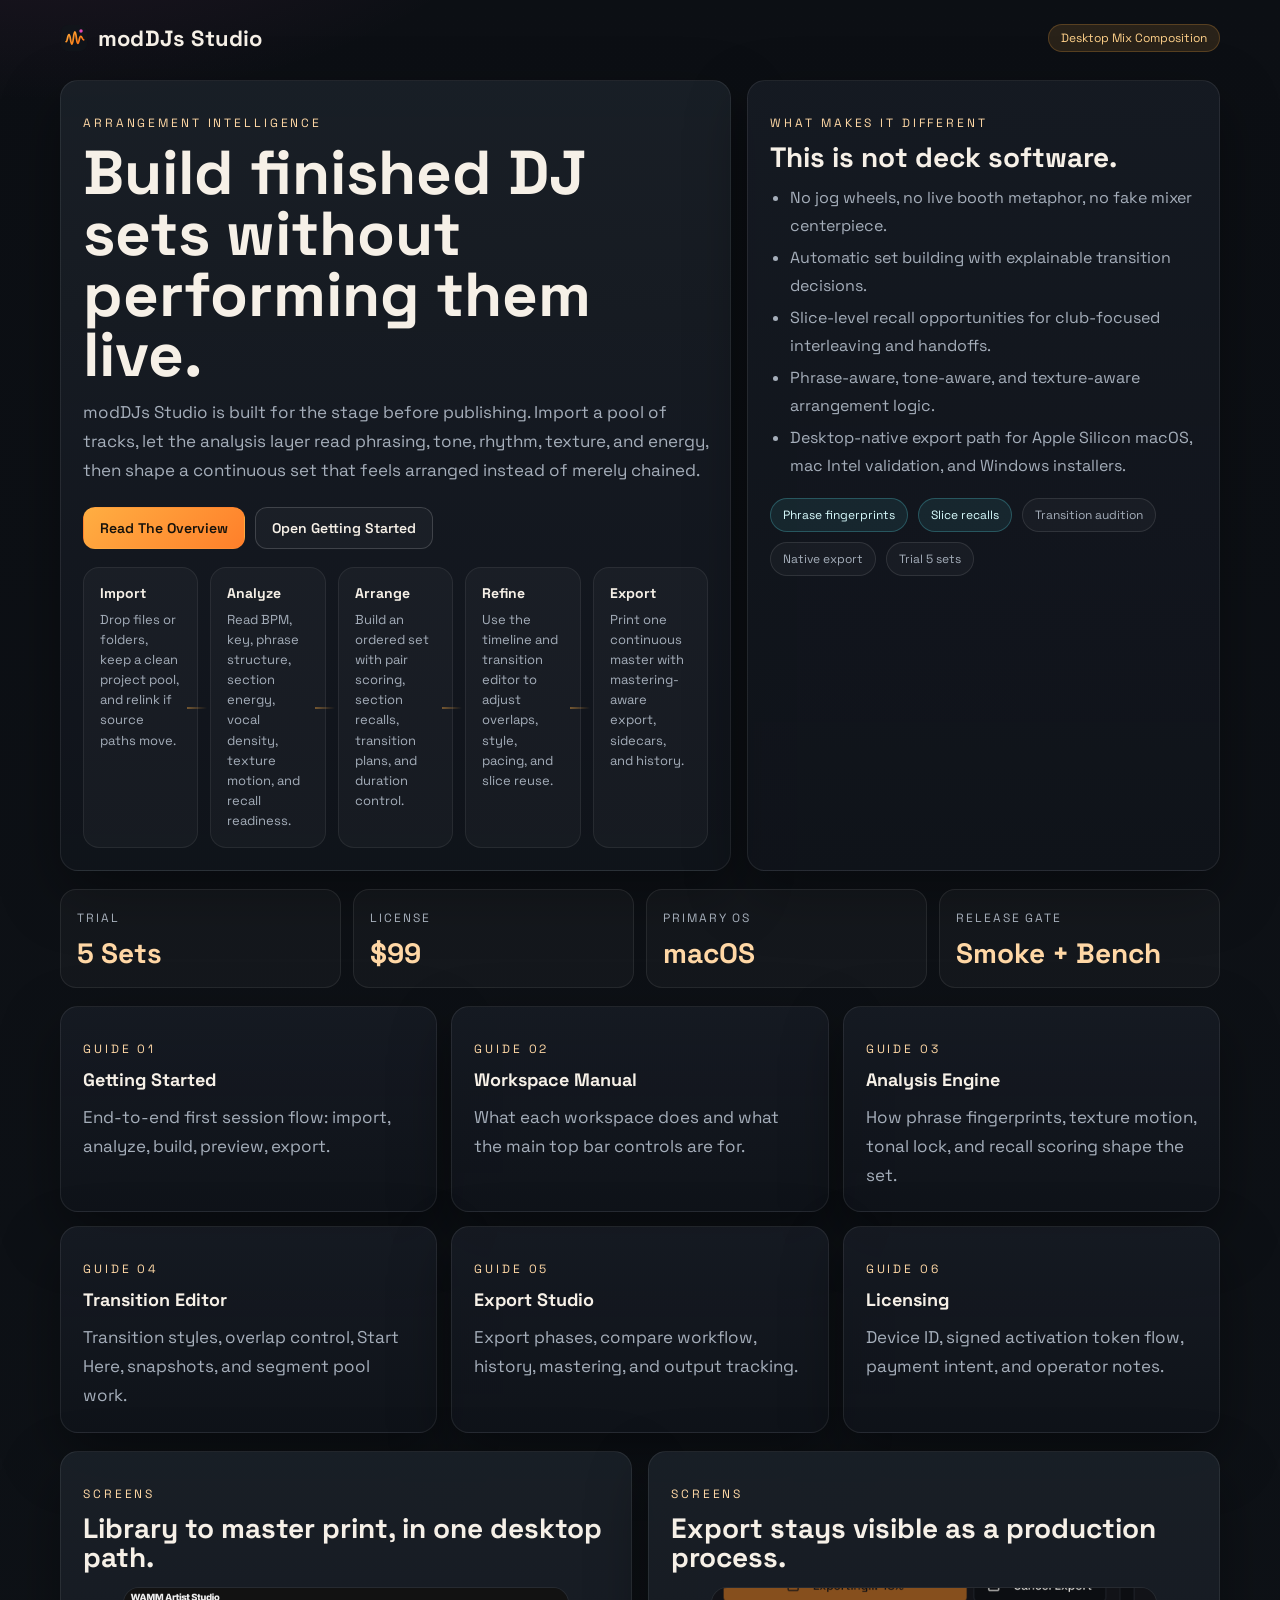
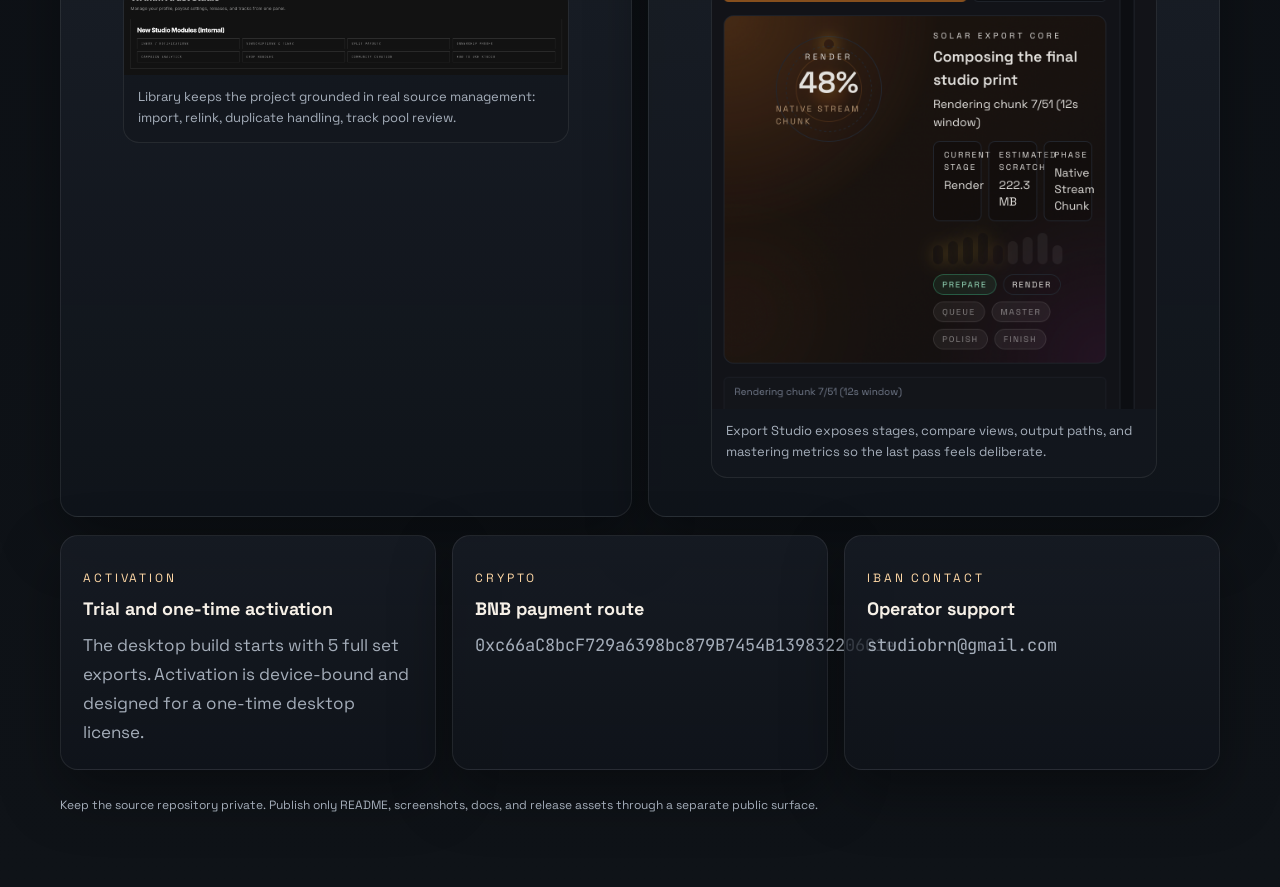
==== docs/index.html @ 57a72c60 "Publish docs-only public surface" ====
<!doctype html>
<html lang="en">
  <head>
    <meta charset="UTF-8" />
    <meta name="viewport" content="width=device-width, initial-scale=1.0" />
    <title>modDJs Studio | Desktop Mix Composition</title>
    <meta
      name="description"
      content="modDJs Studio is a desktop-first DJ mix composition tool for building continuous sets from imported audio files."
    />
    <link rel="preconnect" href="https://fonts.googleapis.com" />
    <link rel="preconnect" href="https://fonts.gstatic.com" crossorigin />
    <link
      href="https://fonts.googleapis.com/css2?family=JetBrains+Mono:wght@400;600&family=Space+Grotesk:wght@400;500;700&display=swap"
      rel="stylesheet"
    />
    <link rel="stylesheet" href="./styles.css" />
  </head>
  <body>
    <main class="page-shell">
      <header class="topbar">
        <div class="brand">
          <img class="brand-mark" src="./moddjs-mark.svg" alt="modDJs" />
          <span>modDJs Studio</span>
        </div>
        <span class="badge">Desktop Mix Composition</span>
      </header>

      <section class="hero-grid">
        <article class="panel">
          <p class="kicker">Arrangement Intelligence</p>
          <h1>Build finished DJ sets without performing them live.</h1>
          <p class="lead">
            modDJs Studio is built for the stage before publishing. Import a pool of tracks, let the analysis layer read
            phrasing, tone, rhythm, texture, and energy, then shape a continuous set that feels arranged instead of merely chained.
          </p>
          <div class="cta-row">
            <a class="btn primary" href="../README.md">Read The Overview</a>
            <a class="btn ghost" href="./getting-started.html">Open Getting Started</a>
          </div>
          <div class="section flow">
            <div class="flow-step">
              <strong>Import</strong>
              <span>Drop files or folders, keep a clean project pool, and relink if source paths move.</span>
            </div>
            <div class="flow-step">
              <strong>Analyze</strong>
              <span>Read BPM, key, phrase structure, section energy, vocal density, texture motion, and recall readiness.</span>
            </div>
            <div class="flow-step">
              <strong>Arrange</strong>
              <span>Build an ordered set with pair scoring, section recalls, transition plans, and duration control.</span>
            </div>
            <div class="flow-step">
              <strong>Refine</strong>
              <span>Use the timeline and transition editor to adjust overlaps, style, pacing, and slice reuse.</span>
            </div>
            <div class="flow-step">
              <strong>Export</strong>
              <span>Print one continuous master with mastering-aware export, sidecars, and history.</span>
            </div>
          </div>
        </article>

        <aside class="panel soft">
          <p class="kicker">What makes it different</p>
          <h2>This is not deck software.</h2>
          <ul class="list">
            <li>No jog wheels, no live booth metaphor, no fake mixer centerpiece.</li>
            <li>Automatic set building with explainable transition decisions.</li>
            <li>Slice-level recall opportunities for club-focused interleaving and handoffs.</li>
            <li>Phrase-aware, tone-aware, and texture-aware arrangement logic.</li>
            <li>Desktop-native export path for Apple Silicon macOS, mac Intel validation, and Windows installers.</li>
          </ul>
          <div class="section chip-row">
            <span class="chip active">Phrase fingerprints</span>
            <span class="chip active">Slice recalls</span>
            <span class="chip">Transition audition</span>
            <span class="chip">Native export</span>
            <span class="chip">Trial 5 sets</span>
          </div>
        </aside>
      </section>

      <section class="section metric-grid">
        <article class="metric">
          <span class="label">Trial</span>
          <span class="value">5 Sets</span>
        </article>
        <article class="metric">
          <span class="label">License</span>
          <span class="value">$99</span>
        </article>
        <article class="metric">
          <span class="label">Primary OS</span>
          <span class="value">macOS</span>
        </article>
        <article class="metric">
          <span class="label">Release Gate</span>
          <span class="value">Smoke + Bench</span>
        </article>
      </section>

      <section class="section manual-links">
        <a class="manual-link" href="./getting-started.html">
          <article class="panel soft">
            <p class="kicker">Guide 01</p>
            <h3>Getting Started</h3>
            <p class="lead">End-to-end first session flow: import, analyze, build, preview, export.</p>
          </article>
        </a>
        <a class="manual-link" href="./workspaces.html">
          <article class="panel soft">
            <p class="kicker">Guide 02</p>
            <h3>Workspace Manual</h3>
            <p class="lead">What each workspace does and what the main top bar controls are for.</p>
          </article>
        </a>
        <a class="manual-link" href="./analysis-manual.html">
          <article class="panel soft">
            <p class="kicker">Guide 03</p>
            <h3>Analysis Engine</h3>
            <p class="lead">How phrase fingerprints, texture motion, tonal lock, and recall scoring shape the set.</p>
          </article>
        </a>
        <a class="manual-link" href="./transition-editor-manual.html">
          <article class="panel soft">
            <p class="kicker">Guide 04</p>
            <h3>Transition Editor</h3>
            <p class="lead">Transition styles, overlap control, Start Here, snapshots, and segment pool work.</p>
          </article>
        </a>
        <a class="manual-link" href="./export-studio-manual.html">
          <article class="panel soft">
            <p class="kicker">Guide 05</p>
            <h3>Export Studio</h3>
            <p class="lead">Export phases, compare workflow, history, mastering, and output tracking.</p>
          </article>
        </a>
        <a class="manual-link" href="./licensing.html">
          <article class="panel soft">
            <p class="kicker">Guide 06</p>
            <h3>Licensing</h3>
            <p class="lead">Device ID, signed activation token flow, payment intent, and operator notes.</p>
          </article>
        </a>
      </section>

      <section class="section two-up">
        <article class="panel">
          <p class="kicker">Screens</p>
          <h2>Library to master print, in one desktop path.</h2>
          <figure class="shot">
            <img src="../screenshots/library-workspace.png" alt="Library workspace" />
            <figcaption>
              Library keeps the project grounded in real source management: import, relink, duplicate handling, track pool review.
            </figcaption>
          </figure>
        </article>
        <article class="panel">
          <p class="kicker">Screens</p>
          <h2>Export stays visible as a production process.</h2>
          <figure class="shot">
            <img src="../screenshots/export-studio-progress.png" alt="Export Studio progress" />
            <figcaption>
              Export Studio exposes stages, compare views, output paths, and mastering metrics so the last pass feels deliberate.
            </figcaption>
          </figure>
        </article>
      </section>

      <section class="section three-up">
        <article class="panel soft">
          <p class="kicker">Activation</p>
          <h3>Trial and one-time activation</h3>
          <p class="lead">The desktop build starts with 5 full set exports. Activation is device-bound and designed for a one-time desktop license.</p>
        </article>
        <article class="panel soft">
          <p class="kicker">Crypto</p>
          <h3>BNB payment route</h3>
          <p class="lead mono">0xc66aC8bcF729a6398bc879B7454B13983220601e</p>
        </article>
        <article class="panel soft">
          <p class="kicker">IBAN contact</p>
          <h3>Operator support</h3>
          <p class="lead mono">studiobrn@gmail.com</p>
        </article>
      </section>

      <footer class="footer">
        Keep the source repository private. Publish only README, screenshots, docs, and release assets through a separate public surface.
      </footer>
    </main>
  </body>
</html>
---- docs/styles.css ----
:root {
  --obsidian: #0d1015;
  --graphite: #141920;
  --panel: rgba(22, 27, 34, 0.88);
  --panel-soft: rgba(19, 23, 30, 0.74);
  --border: rgba(255, 255, 255, 0.08);
  --border-strong: rgba(255, 174, 66, 0.22);
  --amber: #ffae42;
  --burnt: #ff7f2a;
  --magenta: #eb5fc7;
  --cyan: #54d4df;
  --text: #f6f0e7;
  --muted: #a5aeba;
  --success: #6ed6a7;
  --shadow: 0 22px 60px rgba(0, 0, 0, 0.36);
}

* {
  box-sizing: border-box;
}

html {
  scroll-behavior: smooth;
}

body {
  margin: 0;
  min-height: 100vh;
  color: var(--text);
  font-family: 'Space Grotesk', 'Segoe UI', sans-serif;
  background:
    radial-gradient(1100px 520px at 92% -12%, rgba(255, 127, 42, 0.18), transparent 55%),
    radial-gradient(900px 520px at 4% -8%, rgba(235, 95, 199, 0.12), transparent 58%),
    linear-gradient(180deg, #0c0f14 0%, #0f1318 100%);
}

a {
  color: inherit;
}

.page-shell {
  max-width: 1200px;
  margin: 0 auto;
  padding: 24px 20px 72px;
}

.topbar {
  display: flex;
  justify-content: space-between;
  align-items: center;
  gap: 16px;
  margin-bottom: 28px;
}

.brand {
  display: inline-flex;
  align-items: center;
  gap: 10px;
  font-size: 22px;
  font-weight: 700;
  letter-spacing: 0.2px;
}

.brand-mark {
  width: 28px;
  height: 28px;
}

.badge {
  border: 1px solid var(--border-strong);
  color: #ffd18a;
  background: rgba(255, 174, 66, 0.12);
  border-radius: 999px;
  padding: 7px 12px;
  font-size: 12px;
  line-height: 1;
}

.hero-grid,
.two-up,
.three-up {
  display: grid;
  gap: 16px;
}

.hero-grid {
  grid-template-columns: 1.35fr 0.95fr;
}

.two-up {
  grid-template-columns: repeat(2, minmax(0, 1fr));
}

.three-up {
  grid-template-columns: repeat(3, minmax(0, 1fr));
}

.panel {
  background: linear-gradient(180deg, rgba(26, 32, 40, 0.92), rgba(16, 20, 27, 0.88));
  border: 1px solid var(--border);
  border-radius: 18px;
  box-shadow: var(--shadow);
  padding: 22px;
}

.panel.soft {
  background: linear-gradient(180deg, rgba(24, 29, 38, 0.78), rgba(16, 20, 27, 0.75));
}

.section {
  margin-top: 18px;
}

h1,
h2,
h3 {
  margin: 0 0 12px;
}

h1 {
  font-size: clamp(34px, 5vw, 62px);
  line-height: 0.98;
}

h2 {
  font-size: 28px;
  line-height: 1.05;
}

h3 {
  font-size: 18px;
  line-height: 1.2;
}

.lead {
  color: var(--muted);
  font-size: 17px;
  line-height: 1.7;
  margin: 0;
}

.muted {
  color: var(--muted);
}

.kicker {
  text-transform: uppercase;
  letter-spacing: 0.24em;
  font-size: 12px;
  color: #ffd8a5;
  margin-bottom: 12px;
}

.cta-row,
.nav-row,
.chip-row {
  display: flex;
  flex-wrap: wrap;
  gap: 10px;
}

.cta-row {
  margin-top: 22px;
}

.btn {
  display: inline-flex;
  align-items: center;
  justify-content: center;
  gap: 8px;
  text-decoration: none;
  padding: 11px 16px;
  border-radius: 12px;
  font-weight: 600;
  font-size: 14px;
  border: 1px solid transparent;
}

.btn.primary {
  background: linear-gradient(135deg, var(--amber), var(--burnt));
  color: #16120b;
}

.btn.ghost {
  border-color: rgba(255, 255, 255, 0.16);
  background: rgba(255, 255, 255, 0.03);
  color: var(--text);
}

.chip {
  display: inline-flex;
  align-items: center;
  gap: 6px;
  border-radius: 999px;
  border: 1px solid rgba(255, 255, 255, 0.1);
  padding: 8px 12px;
  background: rgba(255, 255, 255, 0.03);
  font-size: 12px;
  color: var(--muted);
}

.chip.active {
  border-color: rgba(84, 212, 223, 0.28);
  color: #d9fdff;
  background: rgba(84, 212, 223, 0.09);
}

.list,
.ordered {
  margin: 0;
  padding-left: 20px;
  color: var(--muted);
  line-height: 1.75;
}

.ordered li,
.list li {
  margin: 4px 0;
}

.metric-grid {
  display: grid;
  grid-template-columns: repeat(4, minmax(0, 1fr));
  gap: 12px;
}

.metric {
  border-radius: 16px;
  border: 1px solid rgba(255, 255, 255, 0.08);
  background: rgba(255, 255, 255, 0.03);
  padding: 16px;
}

.metric .label {
  color: var(--muted);
  font-size: 12px;
  text-transform: uppercase;
  letter-spacing: 0.16em;
}

.metric .value {
  display: block;
  margin-top: 8px;
  font-size: 28px;
  font-weight: 700;
  color: #ffd7a5;
}

.shot {
  margin-top: 14px;
  overflow: hidden;
  border-radius: 16px;
  border: 1px solid var(--border);
  background: var(--panel-soft);
}

.shot img {
  display: block;
  width: 100%;
  height: auto;
}

.shot figcaption {
  padding: 12px 14px 14px;
  font-size: 13px;
  color: var(--muted);
  line-height: 1.6;
}

.flow {
  display: grid;
  grid-template-columns: repeat(5, minmax(0, 1fr));
  gap: 12px;
}

.flow-step {
  position: relative;
  border-radius: 16px;
  padding: 16px;
  background: rgba(255, 255, 255, 0.03);
  border: 1px solid rgba(255, 255, 255, 0.07);
}

.flow-step::after {
  content: '';
  position: absolute;
  top: 50%;
  right: -10px;
  width: 20px;
  height: 2px;
  background: linear-gradient(90deg, rgba(255, 174, 66, 0.4), rgba(255, 174, 66, 0));
}

.flow-step:last-child::after {
  display: none;
}

.flow-step strong {
  display: block;
  margin-bottom: 8px;
  font-size: 14px;
}

.flow-step span {
  display: block;
  color: var(--muted);
  font-size: 13px;
  line-height: 1.55;
}

.table-wrap {
  overflow: auto;
  border-radius: 14px;
  border: 1px solid rgba(255, 255, 255, 0.08);
}

table {
  width: 100%;
  border-collapse: collapse;
  min-width: 760px;
  background: rgba(255, 255, 255, 0.02);
}

th,
td {
  padding: 12px 14px;
  text-align: left;
  vertical-align: top;
  border-bottom: 1px solid rgba(255, 255, 255, 0.06);
  font-size: 13px;
  line-height: 1.55;
}

th {
  color: #ffe1b7;
  font-size: 12px;
  text-transform: uppercase;
  letter-spacing: 0.14em;
}

.note {
  border-left: 3px solid rgba(84, 212, 223, 0.5);
  padding-left: 14px;
  color: var(--muted);
}

.footer {
  margin-top: 26px;
  color: var(--muted);
  font-size: 12px;
  line-height: 1.6;
}

.manual-links {
  display: grid;
  grid-template-columns: repeat(3, minmax(0, 1fr));
  gap: 14px;
}

.manual-link {
  display: block;
  text-decoration: none;
  color: inherit;
}

.manual-link .panel {
  height: 100%;
}

.mono {
  font-family: 'JetBrains Mono', 'SFMono-Regular', Menlo, monospace;
}

@media (max-width: 1024px) {
  .hero-grid,
  .two-up,
  .three-up,
  .metric-grid,
  .manual-links,
  .flow {
    grid-template-columns: 1fr;
  }

  .flow-step::after {
    display: none;
  }
}
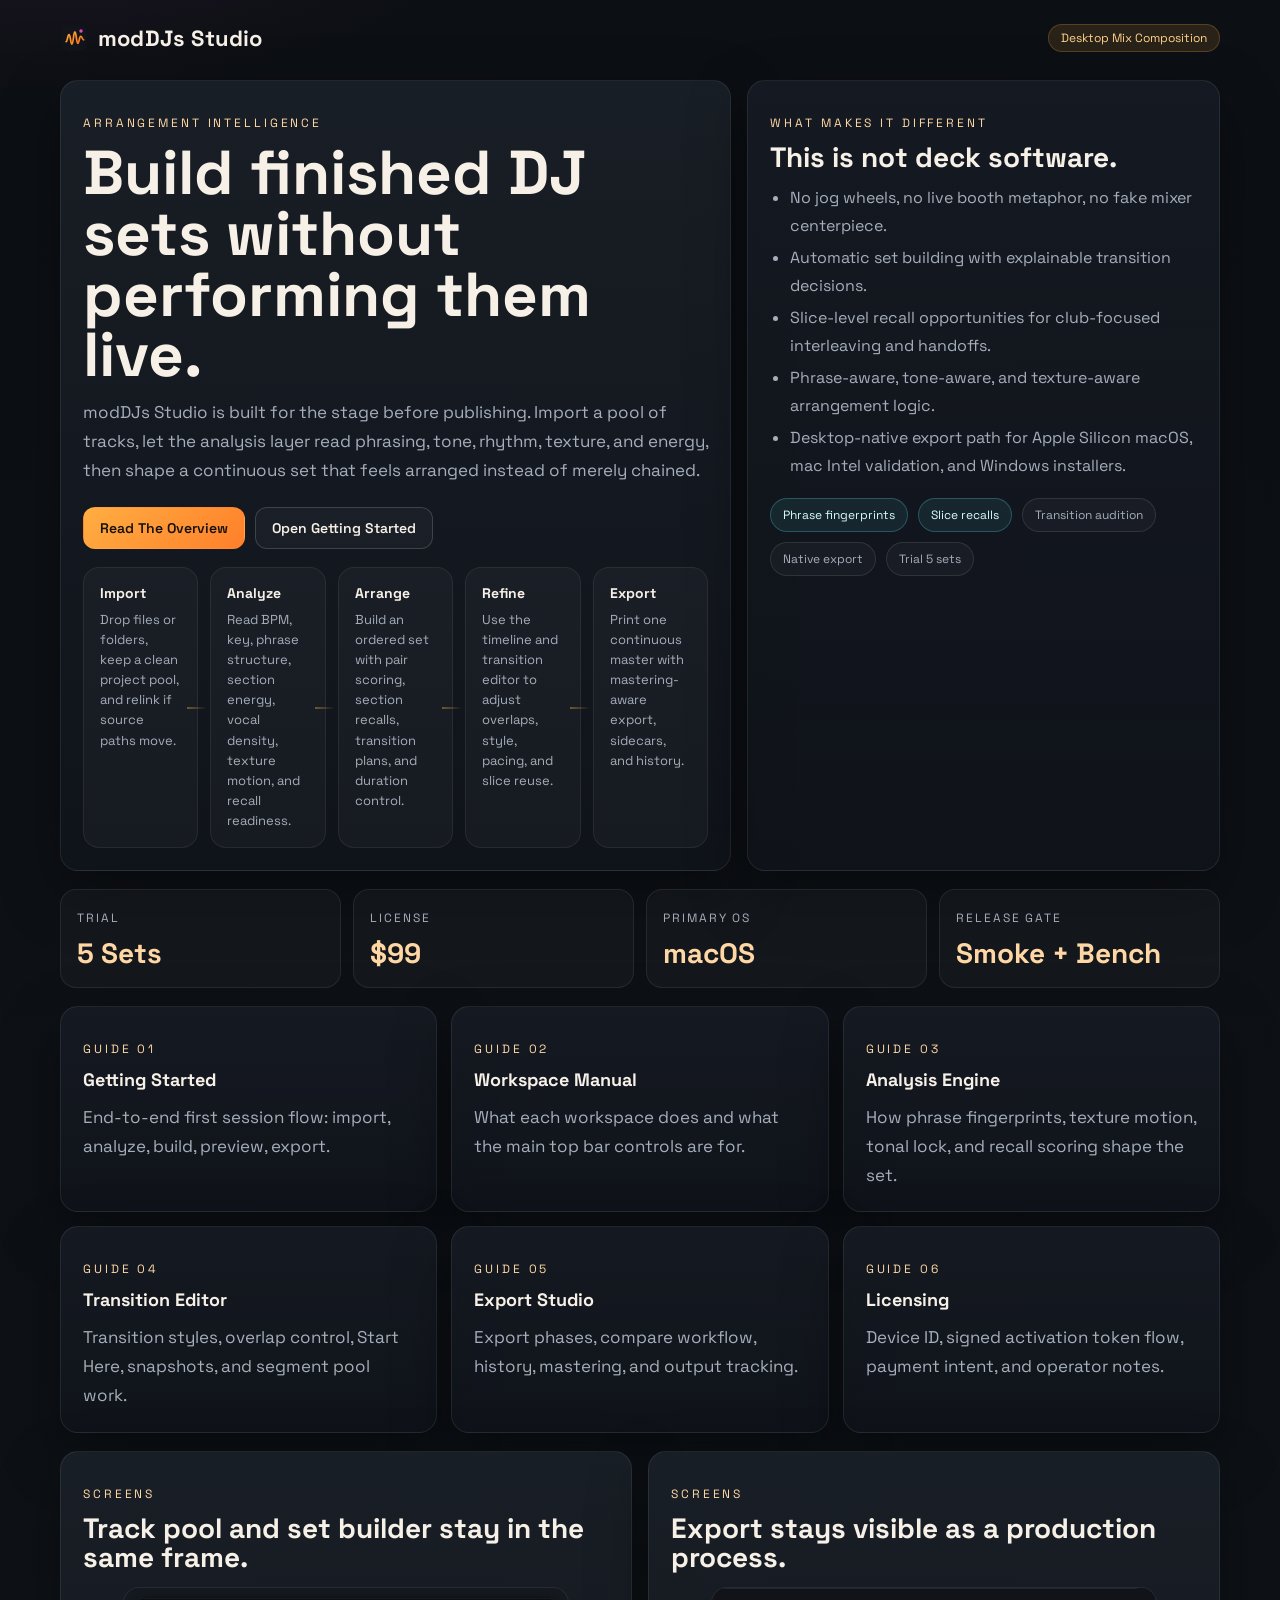
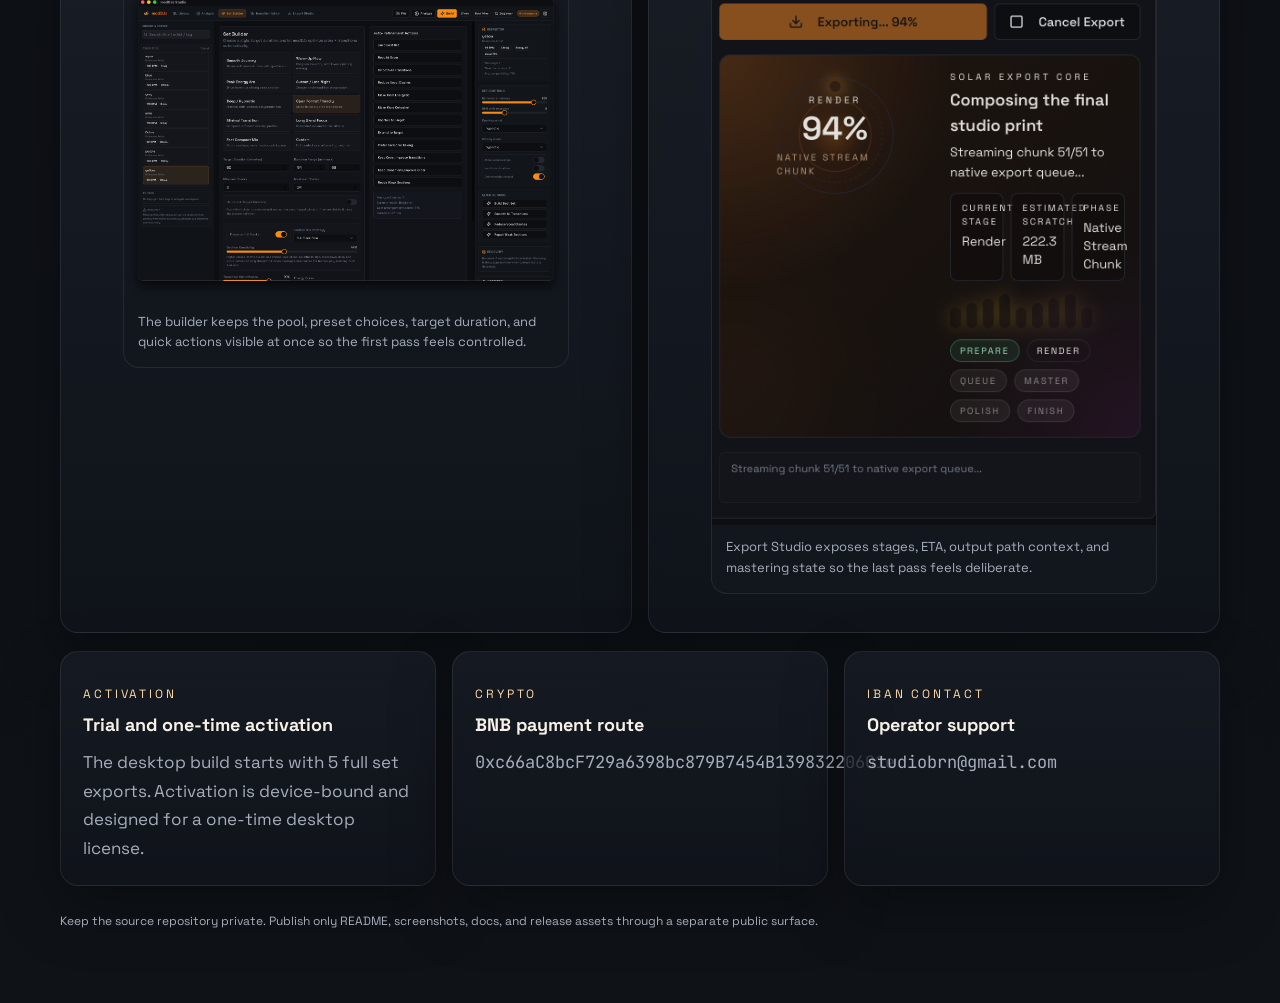
==== commit 49f5c1a7: "Replace screenshots with real modDJs captures" ====
--- a/docs/index.html
+++ b/docs/index.html
@@ -149,11 +149,11 @@
       <section class="section two-up">
         <article class="panel">
           <p class="kicker">Screens</p>
-          <h2>Library to master print, in one desktop path.</h2>
+          <h2>Track pool and set builder stay in the same frame.</h2>
           <figure class="shot">
-            <img src="../screenshots/library-workspace.png" alt="Library workspace" />
+            <img src="../screenshots/set-builder-workspace.png" alt="Set Builder workspace" />
             <figcaption>
-              Library keeps the project grounded in real source management: import, relink, duplicate handling, track pool review.
+              The builder keeps the pool, preset choices, target duration, and quick actions visible at once so the first pass feels controlled.
             </figcaption>
           </figure>
         </article>
@@ -161,9 +161,9 @@
           <p class="kicker">Screens</p>
           <h2>Export stays visible as a production process.</h2>
           <figure class="shot">
-            <img src="../screenshots/export-studio-progress.png" alt="Export Studio progress" />
+            <img src="../screenshots/export-studio-workspace.png" alt="Export Studio progress" />
             <figcaption>
-              Export Studio exposes stages, compare views, output paths, and mastering metrics so the last pass feels deliberate.
+              Export Studio exposes stages, ETA, output path context, and mastering state so the last pass feels deliberate.
             </figcaption>
           </figure>
         </article>
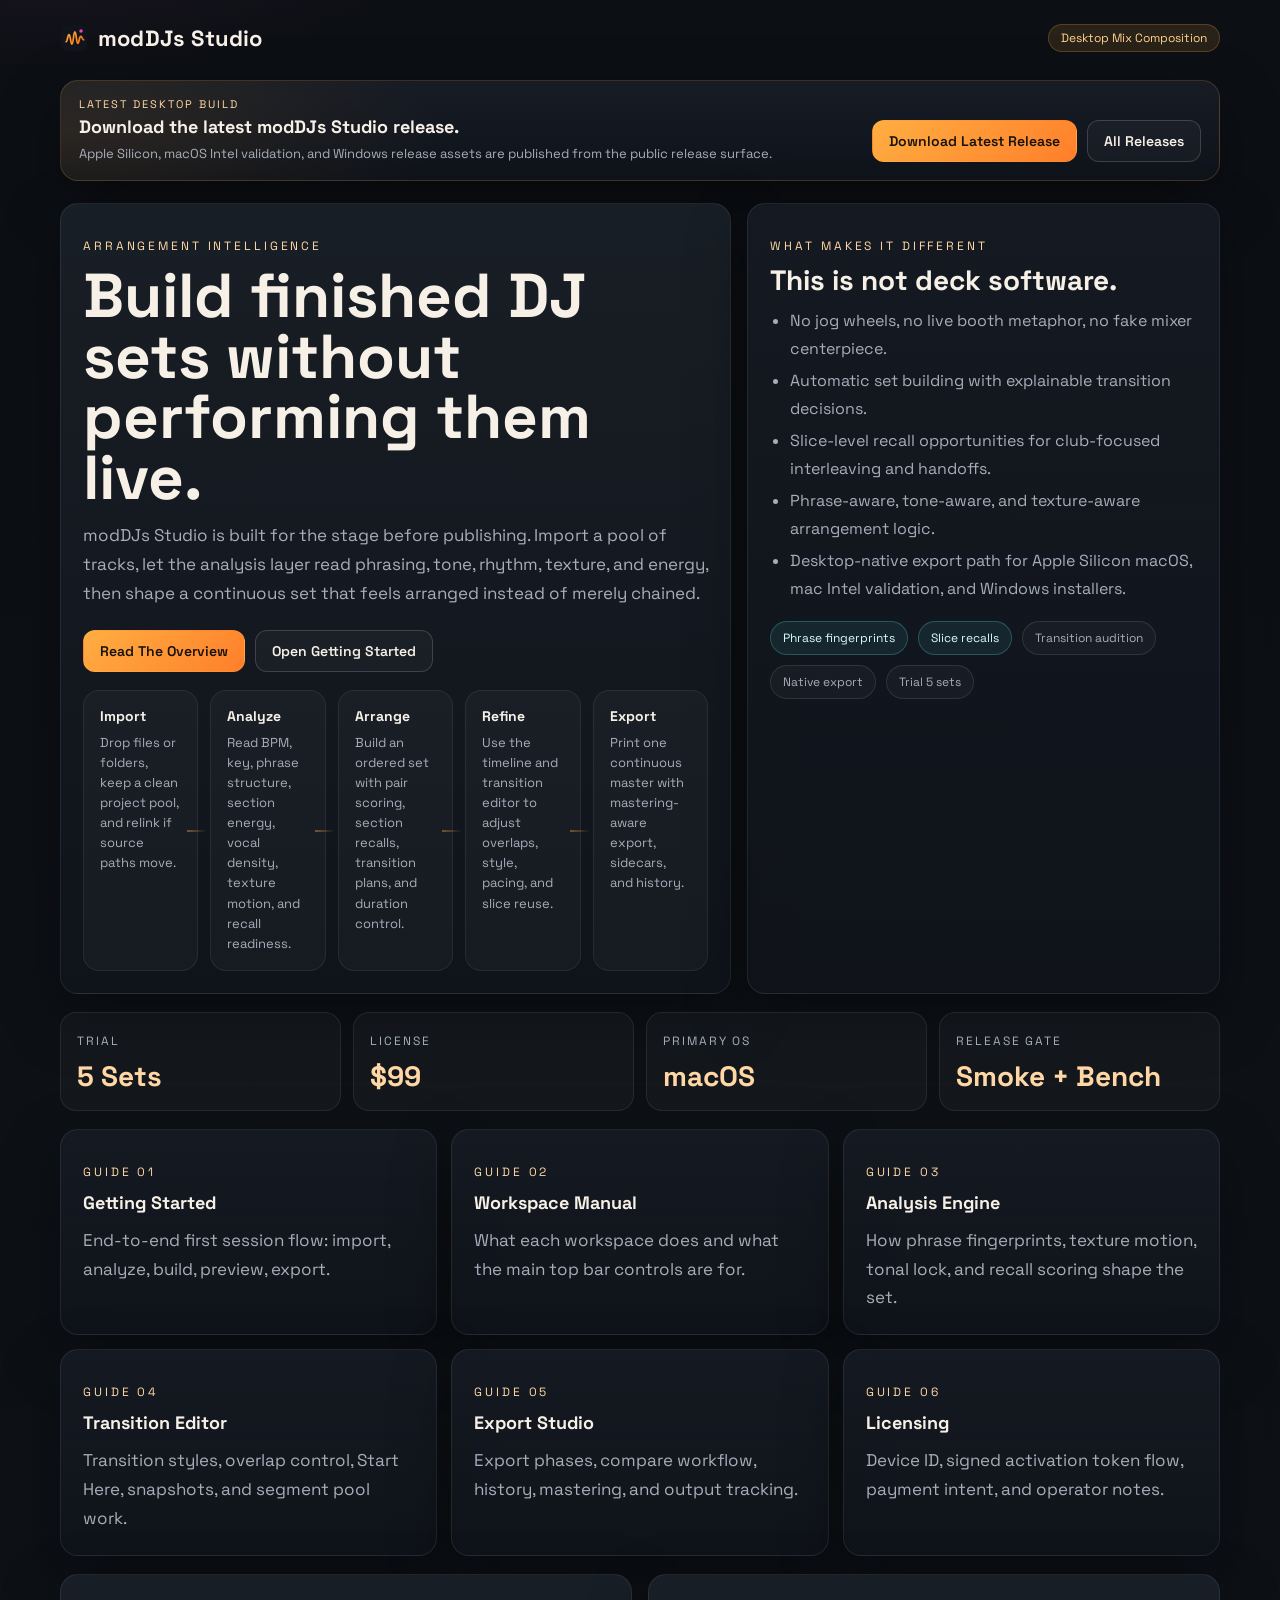
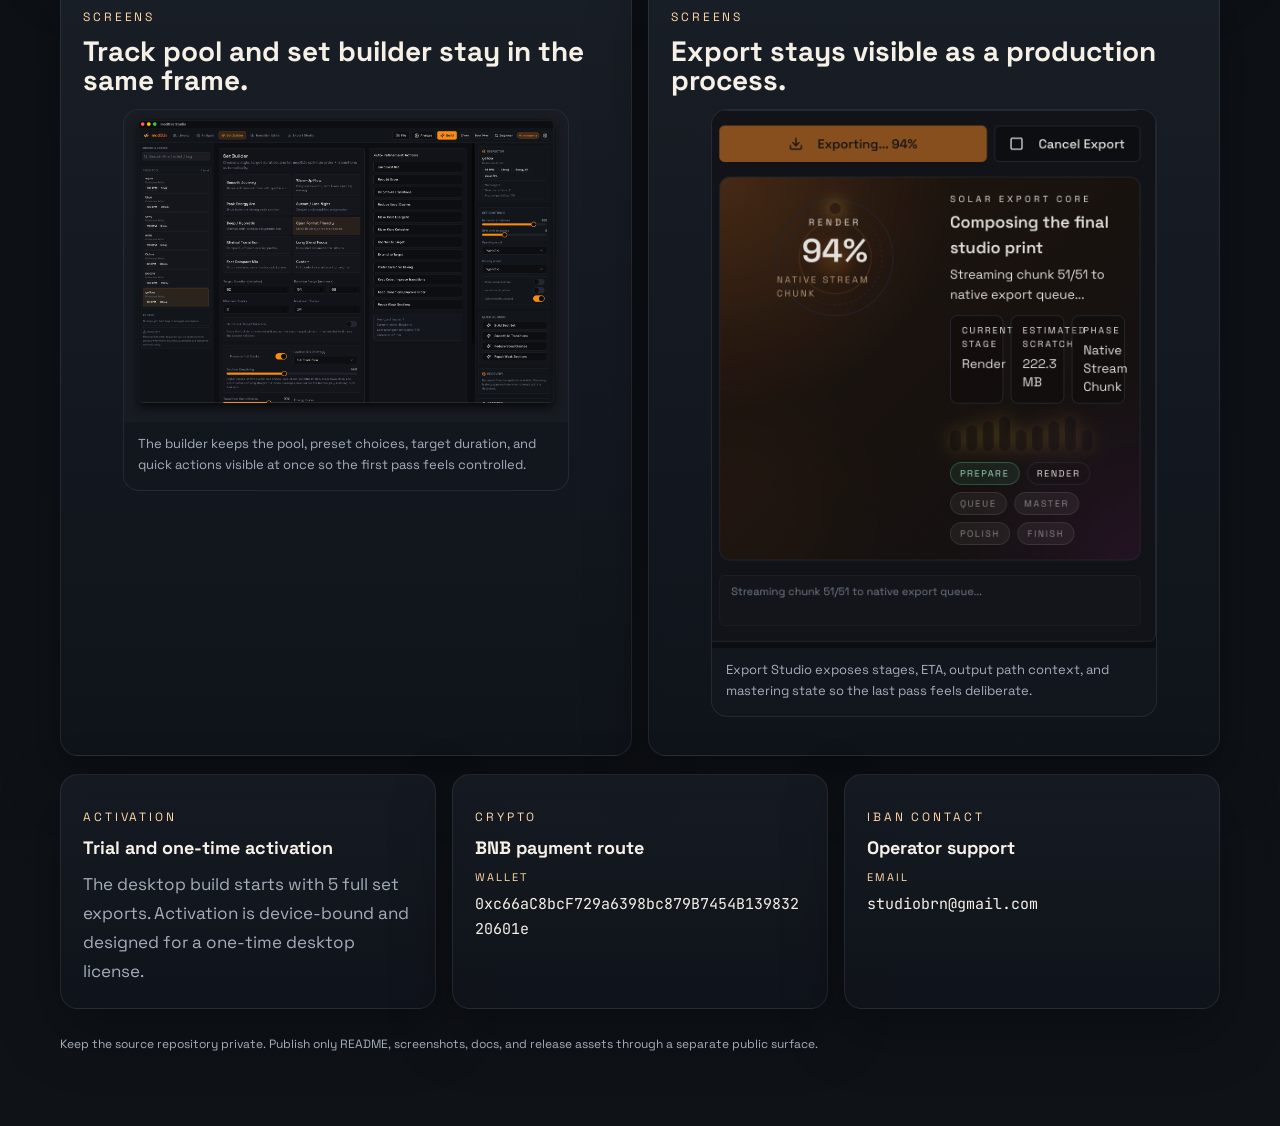
==== commit a0246b98: "Fix Pages screenshots and docs navigation" ====
--- a/docs/index.html
+++ b/docs/index.html
@@ -26,6 +26,18 @@
         <span class="badge">Desktop Mix Composition</span>
       </header>
 
+      <section class="download-banner">
+        <div class="download-copy">
+          <span class="download-eyebrow">Latest Desktop Build</span>
+          <strong class="download-title">Download the latest modDJs Studio release.</strong>
+          <span class="download-meta">Apple Silicon, macOS Intel validation, and Windows release assets are published from the public release surface.</span>
+        </div>
+        <div class="cta-row">
+          <a class="btn primary" href="https://github.com/WeAreTheArtMakers/DjmixComposition/releases/latest">Download Latest Release</a>
+          <a class="btn ghost" href="https://github.com/WeAreTheArtMakers/DjmixComposition/releases">All Releases</a>
+        </div>
+      </section>
+
       <section class="hero-grid">
         <article class="panel">
           <p class="kicker">Arrangement Intelligence</p>
@@ -35,7 +47,7 @@
             phrasing, tone, rhythm, texture, and energy, then shape a continuous set that feels arranged instead of merely chained.
           </p>
           <div class="cta-row">
-            <a class="btn primary" href="../README.md">Read The Overview</a>
+            <a class="btn primary" href="./overview.html">Read The Overview</a>
             <a class="btn ghost" href="./getting-started.html">Open Getting Started</a>
           </div>
           <div class="section flow">
@@ -151,7 +163,7 @@
           <p class="kicker">Screens</p>
           <h2>Track pool and set builder stay in the same frame.</h2>
           <figure class="shot">
-            <img src="../screenshots/set-builder-workspace.png" alt="Set Builder workspace" />
+            <img src="./screenshots/set-builder-workspace.png" alt="Set Builder workspace" />
             <figcaption>
               The builder keeps the pool, preset choices, target duration, and quick actions visible at once so the first pass feels controlled.
             </figcaption>
@@ -161,7 +173,7 @@
           <p class="kicker">Screens</p>
           <h2>Export stays visible as a production process.</h2>
           <figure class="shot">
-            <img src="../screenshots/export-studio-workspace.png" alt="Export Studio progress" />
+            <img src="./screenshots/export-studio-workspace.png" alt="Export Studio progress" />
             <figcaption>
               Export Studio exposes stages, ETA, output path context, and mastering state so the last pass feels deliberate.
             </figcaption>
@@ -178,12 +190,18 @@
         <article class="panel soft">
           <p class="kicker">Crypto</p>
           <h3>BNB payment route</h3>
-          <p class="lead mono">0xc66aC8bcF729a6398bc879B7454B13983220601e</p>
+          <div class="stacked-copy">
+            <span class="signal-label">Wallet</span>
+            <span class="signal-value">0xc66aC8bcF729a6398bc879B7454B13983220601e</span>
+          </div>
         </article>
         <article class="panel soft">
           <p class="kicker">IBAN contact</p>
           <h3>Operator support</h3>
-          <p class="lead mono">studiobrn@gmail.com</p>
+          <div class="stacked-copy">
+            <span class="signal-label">Email</span>
+            <span class="signal-value">studiobrn@gmail.com</span>
+          </div>
         </article>
       </section>
 
--- a/docs/styles.css
+++ b/docs/styles.css
@@ -44,6 +44,45 @@
   padding: 24px 20px 72px;
 }
 
+.download-banner {
+  display: flex;
+  align-items: center;
+  justify-content: space-between;
+  gap: 18px;
+  margin-bottom: 22px;
+  padding: 16px 18px;
+  border-radius: 18px;
+  border: 1px solid rgba(255, 174, 66, 0.18);
+  background:
+    radial-gradient(620px 200px at 0% 50%, rgba(255, 174, 66, 0.1), transparent 62%),
+    linear-gradient(180deg, rgba(24, 29, 38, 0.9), rgba(16, 20, 27, 0.88));
+  box-shadow: var(--shadow);
+}
+
+.download-copy {
+  display: grid;
+  gap: 6px;
+}
+
+.download-eyebrow {
+  text-transform: uppercase;
+  letter-spacing: 0.18em;
+  font-size: 11px;
+  color: #ffd8a5;
+}
+
+.download-title {
+  font-size: 18px;
+  font-weight: 700;
+  line-height: 1.15;
+}
+
+.download-meta {
+  color: var(--muted);
+  font-size: 13px;
+  line-height: 1.55;
+}
+
 .topbar {
   display: flex;
   justify-content: space-between;
@@ -258,6 +297,7 @@
   display: block;
   width: 100%;
   height: auto;
+  background: rgba(255, 255, 255, 0.02);
 }
 
 .shot figcaption {
@@ -369,9 +409,35 @@
 
 .mono {
   font-family: 'JetBrains Mono', 'SFMono-Regular', Menlo, monospace;
+  overflow-wrap: anywhere;
+  word-break: break-word;
+  font-size: 15px;
+  line-height: 1.7;
+}
+
+.stacked-copy {
+  display: grid;
+  gap: 8px;
+}
+
+.signal-label {
+  color: #ffd8a5;
+  font-size: 11px;
+  text-transform: uppercase;
+  letter-spacing: 0.18em;
+}
+
+.signal-value {
+  font-family: 'JetBrains Mono', 'SFMono-Regular', Menlo, monospace;
+  font-size: 15px;
+  line-height: 1.65;
+  color: var(--text);
+  overflow-wrap: anywhere;
+  word-break: break-word;
 }
 
 @media (max-width: 1024px) {
+  .download-banner,
   .hero-grid,
   .two-up,
   .three-up,
@@ -381,6 +447,10 @@
     grid-template-columns: 1fr;
   }
 
+  .download-banner {
+    align-items: flex-start;
+  }
+
   .flow-step::after {
     display: none;
   }
